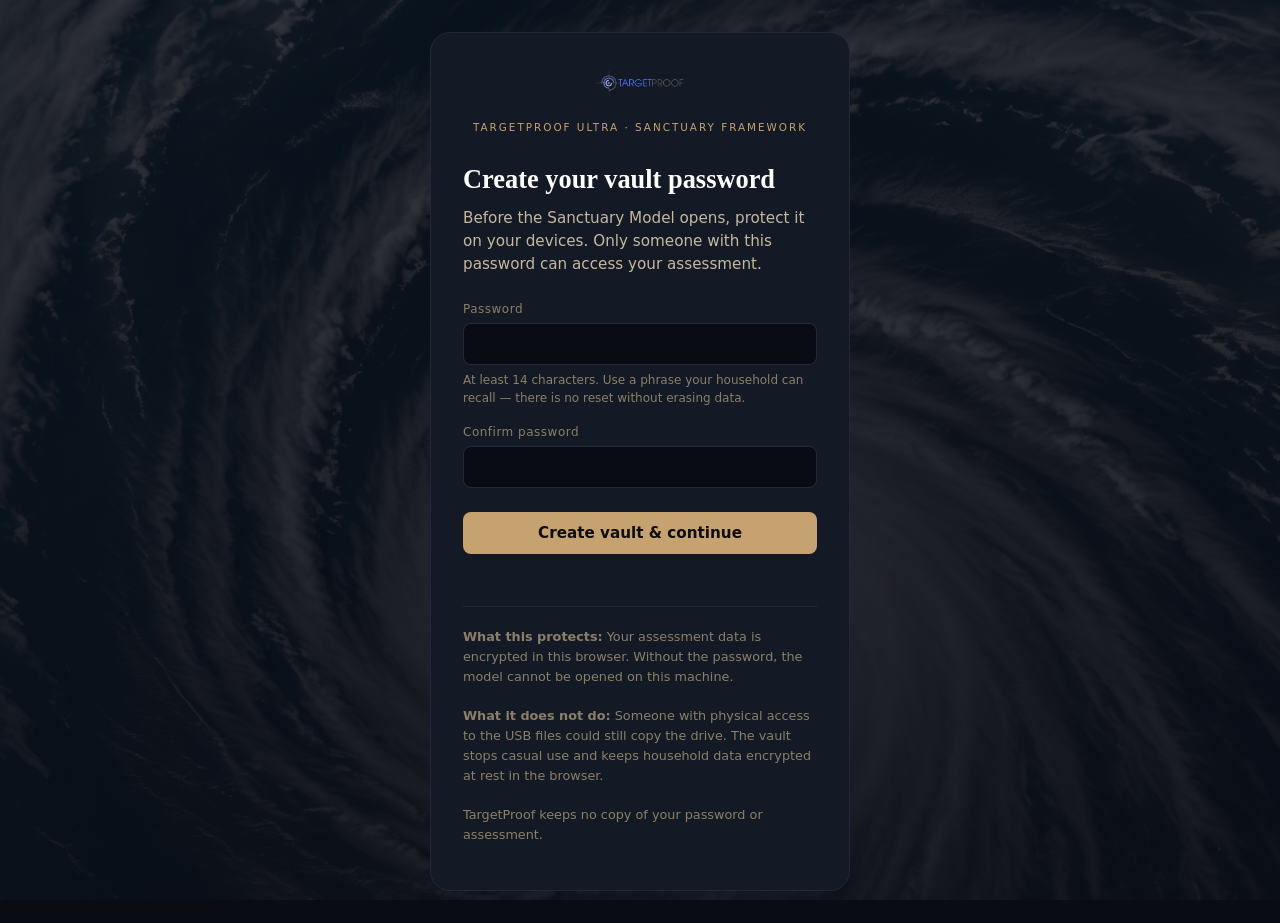
==== setup.html @ d7fbd687 "Align Sanctuary Model with Family Threat Model service page - Rename deliverable copy to Sanctuary M" ====
<!DOCTYPE html>
<html lang="en">
<head>
    <meta charset="UTF-8">
    <meta name="viewport" content="width=device-width, initial-scale=1.0">
    <meta http-equiv="Content-Security-Policy" content="default-src 'self'; script-src 'self'; style-src 'self' 'unsafe-inline'; img-src 'self'; font-src 'self'; connect-src 'self'; object-src 'none'; base-uri 'self'; form-action 'self'; frame-ancestors 'none'">
    <title>Choose Your Edition · Sanctuary Model</title>
    <link rel="icon" href="assets/brand/favicon.ico">
    <script src="vault.js"></script>
    <script src="edition.js"></script>
    <script src="setup-page.js" defer></script>
    <style>
        :root {
            --bg: #0a0c14;
            --card: #141a25;
            --border: #22283a;
            --gold: #c5a26f;
            --text: #e8e0d1;
            --muted: #8a7f68;
            --dim: #c5b8a0;
        }
        * { box-sizing: border-box; }
        body {
            margin: 0;
            min-height: 100vh;
            font-family: 'Segoe UI', system-ui, sans-serif;
            background-color: var(--bg);
            background-image: linear-gradient(rgba(10, 12, 20, 0.82), rgba(10, 12, 20, 0.92)), url('assets/brand/bg-hurricane-aerial.jpg');
            background-size: cover;
            background-attachment: fixed;
            color: var(--text);
            line-height: 1.5;
        }
        .serif { font-family: Georgia, 'Times New Roman', serif; }
        .label { font-size: 0.65rem; letter-spacing: 2px; text-transform: uppercase; color: var(--gold); }
        .wrap { max-width: 1100px; margin: 0 auto; padding: 2.5rem 1.5rem 3rem; }
        .brand { display: flex; align-items: center; gap: 1rem; margin-bottom: 2rem; }
        .brand img { height: 2.5rem; width: auto; }
        h1 { font-size: clamp(1.75rem, 4vw, 2.5rem); color: white; margin: 0.5rem 0 1rem; font-weight: 600; }
        .lead { color: var(--dim); max-width: 42rem; margin: 0 0 1.5rem; font-size: 1.05rem; }
        .banner {
            background: #111622; border: 1px solid var(--border); border-left: 3px solid var(--gold);
            border-radius: 0.75rem; padding: 1rem 1.25rem; margin-bottom: 1.5rem; font-size: 0.9rem; color: var(--dim);
        }
        .banner.warn { border-left-color: #eab308; color: #fde047; background: #1a1810; }
        .grid { display: grid; grid-template-columns: repeat(auto-fit, minmax(280px, 1fr)); gap: 1.25rem; margin: 2rem 0; }
        .card {
            background: var(--card); border: 1px solid var(--border); border-radius: 1rem;
            padding: 1.5rem; display: flex; flex-direction: column;
            transition: border-color 0.2s, transform 0.2s;
        }
        .card:hover { border-color: #3d4a66; }
        .card.featured { border-color: var(--gold); }
        .card.disabled { opacity: 0.55; pointer-events: none; }
        .card h2 { font-size: 1.25rem; color: white; margin: 0.5rem 0; font-weight: 600; }
        .tagline { color: var(--dim); font-size: 0.95rem; margin: 0 0 1rem; flex-grow: 1; }
        ul.features { list-style: none; padding: 0; margin: 0 0 1.25rem; font-size: 0.85rem; color: var(--muted); }
        ul.features li { padding: 0.35rem 0; padding-left: 1rem; position: relative; }
        ul.features li::before { content: '·'; color: var(--gold); position: absolute; left: 0; font-weight: bold; }
        .badge { display: inline-block; font-size: 0.65rem; letter-spacing: 1px; text-transform: uppercase;
            padding: 0.2rem 0.5rem; border-radius: 999px; border: 1px solid var(--border); color: var(--muted); margin-bottom: 0.5rem; }
        .badge.ok { border-color: #22c55e; color: #86efac; }
        .badge.warn { border-color: #eab308; color: #fde047; }
        .btn {
            display: inline-flex; align-items: center; justify-content: center;
            padding: 0.65rem 1.25rem; border-radius: 0.5rem; border: 1px solid var(--border);
            background: var(--bg); color: var(--dim); font-size: 0.9rem; cursor: pointer; text-decoration: none;
            font-family: inherit; width: 100%;
        }
        .btn-primary { background: var(--gold); color: #0f0d0b; border-color: var(--gold); font-weight: 600; }
        .btn-primary:hover { filter: brightness(1.08); }
        .btn-ghost:hover { border-color: var(--gold); color: var(--gold); }
        .footer { margin-top: 2.5rem; padding-top: 1.5rem; border-top: 1px solid var(--border);
            font-size: 0.8rem; color: var(--muted); text-align: center; }
        .footer strong { color: var(--dim); }
        .continue-row { margin-bottom: 1rem; text-align: center; }
        .platform-hint { font-size: 0.8rem; color: var(--muted); margin-top: 0.5rem; }
        code { font-size: 0.85em; color: var(--gold); }
    </style>
</head>
<body>
<div class="wrap">
    <div class="brand">
        <img src="assets/brand/TP_Main_light_LRG.png" alt="TargetProof">
        <div>
            <div class="label">Sanctuary Model · First Launch</div>
            <div style="font-size:0.85rem;color:var(--muted)">The Family Threat Model — on your devices</div>
        </div>
    </div>

    <h1 class="serif">How should your Sanctuary Model run<br>on this device?</h1>
    <p class="lead">Your vault is secured. Choose Standard, AI, or Connected — all editions share the same 156 controls and threat spectrum. TargetProof keeps no copy. Change edition later under <strong>Your Data</strong>.</p>

    <div id="protocol-banner" class="banner warn hidden"></div>
    <div id="ai-banner" class="banner hidden"></div>

    <div id="continue-row" class="continue-row hidden">
        <a id="continue-link" href="index.html" class="btn btn-ghost" style="width:auto;display:inline-flex">Continue with current edition →</a>
    </div>

    <div class="grid">
        <div class="card" data-edition="standard">
            <span class="badge ok">Maximum discretion</span>
            <div class="label">Edition 1</div>
            <h2 class="serif">Standard</h2>
            <p class="tagline">Structured answers from your scored model — no language model, no external AI, no cloud. Built for households documenting sensitive details with zero AI surface area.</p>
            <ul class="features">
                <li>156-control Sanctuary Framework &amp; Sanctuary Loop</li>
                <li>Guided Assistant (no LLM)</li>
                <li>Works fully offline after launch</li>
                <li>Recommended for counsel-driven households</li>
            </ul>
            <button type="button" class="btn btn-primary" data-select="standard">Use Standard Edition</button>
        </div>

        <div class="card" data-edition="ai">
            <span class="badge" id="ai-badge">On-device AI</span>
            <div class="label">Edition 2</div>
            <h2 class="serif">AI</h2>
            <p class="tagline">On-device assistant for conversational questions about your gaps and priorities. Fully offline — your data never leaves this device. Offered when the household wants it — never required.</p>
            <ul class="features">
                <li>Everything in Standard</li>
                <li>On-device Llama assistant (WebGPU)</li>
                <li>Conversational gap &amp; priority questions</li>
                <li>Requires Chrome or Edge + local launcher</li>
            </ul>
            <button type="button" class="btn btn-primary" data-select="ai">Use AI Edition</button>
        </div>

        <div class="card featured" data-edition="connected">
            <span class="badge" id="connected-badge">AI + live context</span>
            <div class="label">Edition 3</div>
            <h2 class="serif">Connected</h2>
            <p class="tagline">Everything in AI Edition, plus live knowledge — calendar today; email and phone planned. Facts enter the model only after you confirm them. Built for Sanctuary Stewardship.</p>
            <ul class="features">
                <li>Everything in AI Edition</li>
                <li>Knowledge tab &amp; calendar (.ics) import</li>
                <li>Feeds Spectrum, Summary &amp; Assistant</li>
                <li>Built for Sanctuary Stewardship retainers</li>
            </ul>
            <button type="button" class="btn btn-primary" data-select="connected">Use Connected Edition</button>
        </div>
    </div>

    <div class="banner">
        <strong>Plug in on any system.</strong> Windows: double-click <code>START.bat</code> ·
        Mac: <code>START.command</code> · Linux / Unix: <code>start.sh</code> (or run in Terminal).
        A small local server opens the vault screen, then setup, then your model.
    </div>

    <div class="footer">
        <div>© TargetProof, LLC · Discretion is not a feature. It is the foundation.</div>
        <div class="platform-hint" id="platform-hint"></div>
    </div>
</div>
</body>
</html>
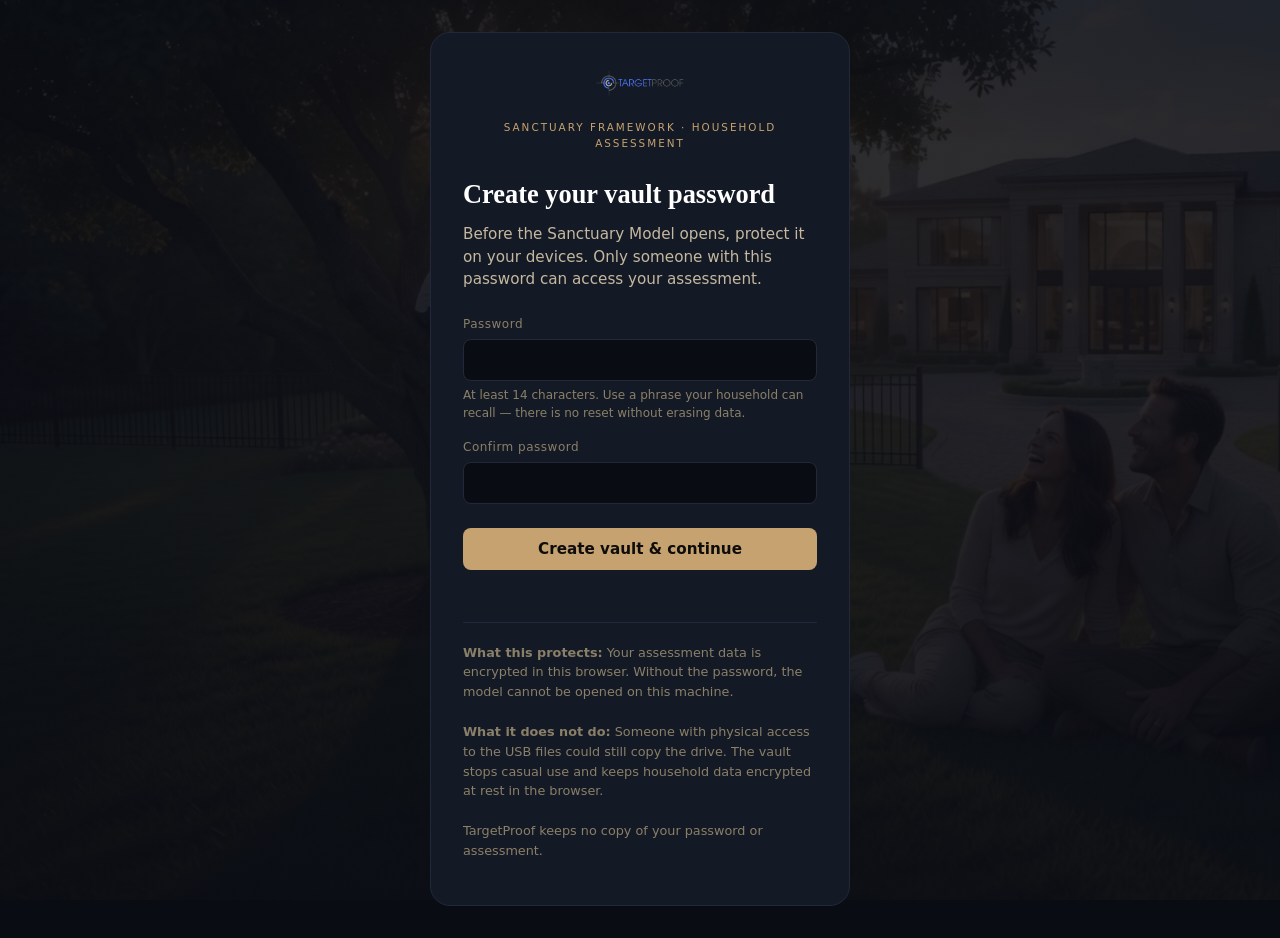
==== commit 3beea72d: "Replace hurricane background with family-play photo" ====
--- a/setup.html
+++ b/setup.html
@@ -25,7 +25,7 @@
             min-height: 100vh;
             font-family: 'Segoe UI', system-ui, sans-serif;
             background-color: var(--bg);
-            background-image: linear-gradient(rgba(10, 12, 20, 0.82), rgba(10, 12, 20, 0.92)), url('assets/brand/bg-hurricane-aerial.jpg');
+            background-image: linear-gradient(rgba(10, 12, 20, 0.82), rgba(10, 12, 20, 0.92)), url('assets/brand/bg-family-play.jpg');
             background-size: cover;
             background-attachment: fixed;
             color: var(--text);
